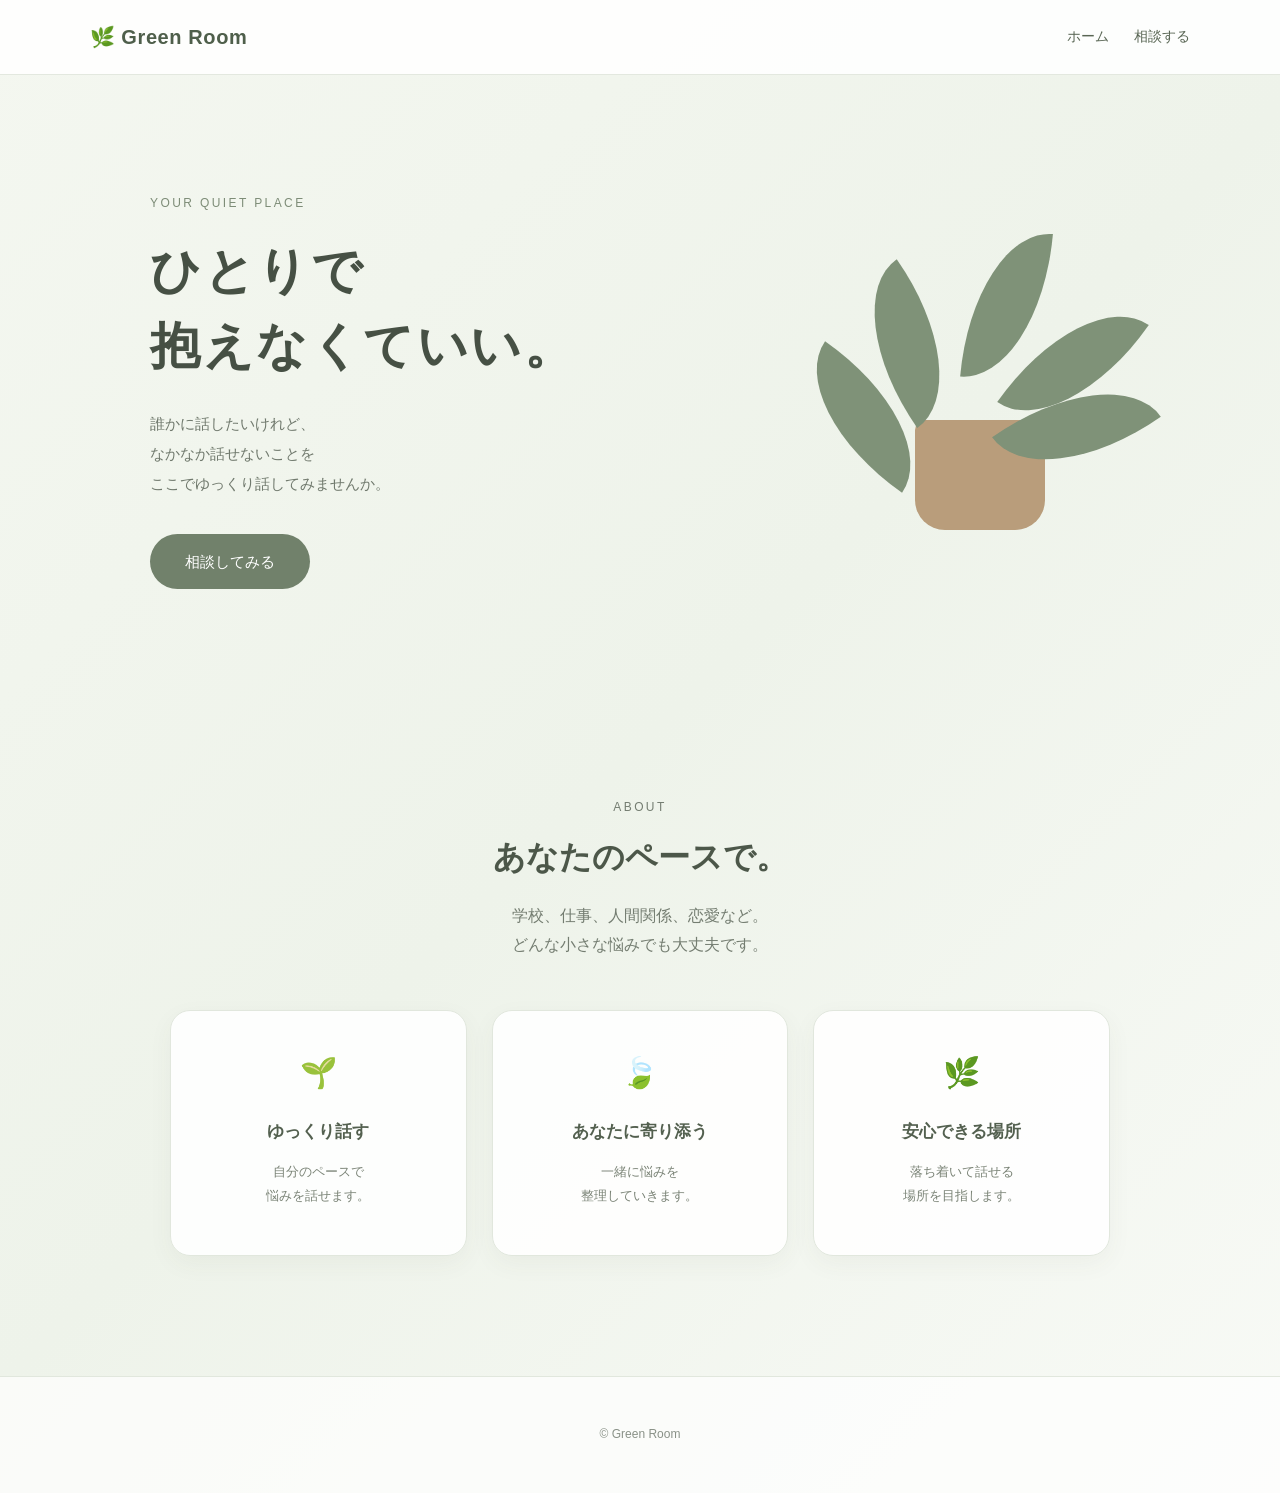
==== index.html @ afa32aeb "Add files via upload" ====
<!DOCTYPE html>
<html lang="ja">

<head>
    <meta charset="UTF-8">
    <meta name="viewport" content="width=device-width, initial-scale=1.0">

    <title>Green Room | 悩み相談</title>

    <link rel="stylesheet" href="style.css">
</head>

<body>

<header class="header">

    <div class="logo">
        🌿 Green Room
    </div>

    <nav>
        <a href="index.html">ホーム</a>
       <a href="login.html">相談する</a>
    </nav>

</header>


<main>

    <section class="hero">

        <div class="hero-text">

            <p class="small-title">
                YOUR QUIET PLACE
            </p>

            <h1>
                ひとりで<br>
                抱えなくていい。
            </h1>

            <p class="description">
                誰かに話したいけれど、<br>
                なかなか話せないことを<br>
                ここでゆっくり話してみませんか。
            </p>

  <a href="login.html" class="main-button">
    相談してみる
</a>

        </div>


        <div class="plant">

            <div class="plant-pot"></div>

            <div class="leaf leaf1"></div>
            <div class="leaf leaf2"></div>
            <div class="leaf leaf3"></div>
            <div class="leaf leaf4"></div>
            <div class="leaf leaf5"></div>

        </div>

    </section>


    <section class="about">

        <p class="section-label">
            ABOUT
        </p>

        <h2>
            あなたのペースで。
        </h2>

        <p>
            学校、仕事、人間関係、恋愛など。<br>
            どんな小さな悩みでも大丈夫です。
        </p>


        <div class="cards">

            <div class="card">
                <span>🌱</span>

                <h3>
                    ゆっくり話す
                </h3>

                <p>
                    自分のペースで<br>
                    悩みを話せます。
                </p>
            </div>


            <div class="card">
                <span>🍃</span>

                <h3>
                    あなたに寄り添う
                </h3>

                <p>
                    一緒に悩みを<br>
                    整理していきます。
                </p>
            </div>


            <div class="card">
                <span>🌿</span>

                <h3>
                    安心できる場所
                </h3>

                <p>
                    落ち着いて話せる<br>
                    場所を目指します。
                </p>
            </div>

        </div>

    </section>

</main>


<footer>
    <p>
        © Green Room
    </p>
</footer>

</body>
</html>
---- style.css ----
/* ==================================================
   Green Room 全体
================================================== */

* {
    box-sizing: border-box;
}

html {
    scroll-behavior: smooth;
}

body {
    margin: 0;

    background:
        linear-gradient(
            135deg,
            #f4f7f0 0%,
            #eef3ea 50%,
            #f8faf6 100%
        );

    color: #454d42;

    font-family:
        "Yu Gothic",
        "Hiragino Kaku Gothic ProN",
        Meiryo,
        sans-serif;

    line-height: 1.8;
}


/* ==================================================
   ヘッダー
================================================== */

.header {

    width: 100%;

    min-height: 75px;

    display: flex;

    align-items: center;

    justify-content: space-between;

    padding: 0 7%;

    background: rgba(255, 255, 255, 0.9);

    border-bottom: 1px solid #e3e8df;

    position: relative;

    z-index: 10;

}


.logo {

    color: #4f5f4b;

    font-size: 20px;

    font-weight: bold;

    letter-spacing: 0.03em;

}


.header nav {

    display: flex;

    align-items: center;

    gap: 25px;

}


.header nav a {

    color: #596654;

    text-decoration: none;

    font-size: 14px;

    transition: 0.2s;

}


.header nav a:hover {

    color: #71816b;

}


/* ==================================================
   メイン
================================================== */

main {
    width: 100%;
}


/* ==================================================
   ホーム画面
================================================== */

.hero {

    max-width: 1100px;

    min-height: 620px;

    margin: 0 auto;

    padding: 100px 60px;

    display: flex;

    align-items: center;

    justify-content: space-between;

    gap: 80px;

}


.hero-text {

    flex: 1;

}


.small-title {

    color: #7d8c77;

    font-size: 12px;

    letter-spacing: 0.2em;

    margin-bottom: 20px;

}


.hero h1 {

    color: #465044;

    font-size: 50px;

    line-height: 1.5;

    margin: 0 0 25px;

    letter-spacing: 0.05em;

}


.description {

    color: #70796d;

    font-size: 15px;

    line-height: 2;

    margin-bottom: 35px;

}


/* ==================================================
   メインボタン
================================================== */

.main-button {

    display: inline-block;

    padding: 14px 35px;

    border-radius: 30px;

    background: #71816b;

    color: #ffffff;

    text-decoration: none;

    border: none;

    font-size: 15px;

    cursor: pointer;

    transition:
        background 0.2s,
        transform 0.2s;

}


.main-button:hover {

    background: #596654;

    transform: translateY(-2px);

}


/* ==================================================
   植物イラスト
================================================== */

.plant {

    position: relative;

    width: 300px;

    height: 350px;

    flex-shrink: 0;

}


.plant-pot {

    position: absolute;

    width: 130px;

    height: 110px;

    background: #b99d7b;

    border-radius: 10px 10px 30px 30px;

    bottom: 30px;

    left: 85px;

}


.leaf {

    position: absolute;

    width: 80px;

    height: 150px;

    background: #7f9278;

    border-radius: 100% 0 100% 0;

    transform-origin: bottom center;

}


.leaf1 {

    left: 80px;

    top: 45px;

    transform: rotate(-35deg);

}


.leaf2 {

    left: 130px;

    top: 20px;

    transform: rotate(5deg);

}


.leaf3 {

    left: 160px;

    top: 65px;

    transform: rotate(35deg);

}


.leaf4 {

    left: 55px;

    top: 100px;

    transform: rotate(-55deg);

}


.leaf5 {

    left: 145px;

    top: 110px;

    transform: rotate(55deg);

}


/* ==================================================
   ABOUT
================================================== */

.about {

    max-width: 1000px;

    margin: 0 auto;

    padding: 90px 30px 120px;

    text-align: center;

}


.section-label {

    color: #899681;

    font-size: 12px;

    letter-spacing: 0.2em;

    margin-bottom: 10px;

}


.about h2 {

    color: #4c5749;

    font-size: 32px;

    margin: 0 0 15px;

}


.about > p {

    color: #747d71;

}


/* ==================================================
   カード
================================================== */

.cards {

    display: grid;

    grid-template-columns:
        repeat(3, 1fr);

    gap: 25px;

    margin-top: 50px;

}


.card {

    padding: 35px 25px;

    background: rgba(255, 255, 255, 0.9);

    border: 1px solid #e1e7dd;

    border-radius: 20px;

    box-shadow:
        0 8px 25px rgba(72, 88, 65, 0.05);

}


.card span {

    display: block;

    font-size: 30px;

    margin-bottom: 15px;

}


.card h3 {

    color: #53604f;

    font-size: 17px;

    margin-bottom: 10px;

}


.card p {

    color: #7a8376;

    font-size: 13px;

    line-height: 1.8;

}


/* ==================================================
   相談ページ
================================================== */

.chat-page {

    max-width: 900px;

    margin: 0 auto;

    padding: 80px 30px 100px;

}


.chat-header {

    text-align: center;

    margin-bottom: 40px;

}


.chat-header h1 {

    color: #465044;

    font-size: 40px;

    margin: 10px 0 20px;

}


.chat-header p {

    color: #737c70;

    line-height: 2;

}


/* ==================================================
   相談入力ボックス
================================================== */

.chat-box {

    background: #ffffff;

    border: 1px solid #e1e7dd;

    border-radius: 25px;

    padding: 35px;

    box-shadow:
        0 10px 35px rgba(72, 88, 65, 0.07);

}


.input-area {

    display: flex;

    flex-direction: column;

    gap: 15px;

}


.input-area input,
.input-area textarea {

    width: 100%;

    border: 1px solid #d9ded5;

    border-radius: 15px;

    padding: 15px 17px;

    background: #fafbf8;

    color: #454c43;

    font-family: inherit;

    font-size: 14px;

    outline: none;

    transition: border 0.2s;

}


.input-area input {

    min-height: 50px;

}


.input-area textarea {

    min-height: 180px;

    resize: vertical;

}


.input-area input:focus,
.input-area textarea:focus {

    border-color: #899a82;

    background: #ffffff;

}


.input-area button {

    width: 100%;

    min-height: 55px;

    border: none;

    border-radius: 30px;

    background: #71816b;

    color: #ffffff;

    font-family: inherit;

    font-size: 16px;

    cursor: pointer;

    transition:
        background 0.2s,
        transform 0.2s;

}


.input-area button:hover {

    background: #596654;

    transform: translateY(-1px);

}


.input-area button:disabled {

    opacity: 0.6;

    cursor: default;

    transform: none;

}


.status-message {

    text-align: center;

    color: #71816b;

    margin: 20px 0 0;

    font-size: 14px;

}


/* ==================================================
   自分の相談
================================================== */

.my-consultations {

    max-width: 760px;

    margin: 80px auto 0;

    padding: 0 20px 80px;

}


.my-consultations .chat-header {

    text-align: center;

    margin-bottom: 35px;

}


.my-consultations .chat-header h2 {

    font-size: 28px;

    color: #465044;

    margin-bottom: 10px;

}


.my-consultations .chat-header p {

    color: #7a8376;

    line-height: 1.9;

}


/* ==================================================
   相談カード
================================================== */

.my-consultation-card {

    position: relative;

    background: #ffffff;

    border: 1px solid #e3e8df;

    border-radius: 22px;

    padding: 28px;

    margin-bottom: 25px;

    box-shadow:
        0 8px 25px rgba(72, 88, 65, 0.06);

    transition:
        transform 0.2s ease,
        box-shadow 0.2s ease;

}


.my-consultation-card:hover {

    transform: translateY(-2px);

    box-shadow:
        0 12px 30px rgba(72, 88, 65, 0.10);

}


/* ==================================================
   相談番号
================================================== */

.consultation-number {

    display: flex;

    align-items: center;

    justify-content: space-between;

    gap: 10px;

    margin-bottom: 8px;

    color: #53614e;

    font-weight: bold;

}


.consultation-date {

    color: #9aa196;

    font-size: 12px;

    margin-bottom: 22px;

}


/* ==================================================
   返信バッジ
================================================== */

.reply-badge {

    display: inline-block;

    padding: 5px 12px;

    border-radius: 20px;

    background: #e5eee1;

    color: #52684d;

    font-size: 12px;

    font-weight: bold;

}


.waiting-badge {

    display: inline-block;

    padding: 5px 12px;

    border-radius: 20px;

    background: #f1f3ef;

    color: #8b9387;

    font-size: 12px;

}


/* ==================================================
   自分の相談内容
================================================== */

.user-consultation {

    background: #f7f9f5;

    border-radius: 16px;

    padding: 20px;

    margin-bottom: 18px;

}


.message-title {

    color: #5b6956;

    font-size: 14px;

    font-weight: bold;

    margin-bottom: 12px;

}


.consultation-text {

    color: #454c43;

    line-height: 1.9;

    white-space: pre-wrap;

    word-break: break-word;

}


/* ==================================================
   返信通知
================================================== */

.reply-notification {

    display: flex;

    align-items: center;

    gap: 8px;

    margin: 15px 0 10px;

    padding: 10px 14px;

    border-radius: 12px;

    background: #eef5eb;

    color: #53684e;

    font-size: 13px;

    font-weight: bold;

}


.reply-notification-icon {

    font-size: 16px;

}


/* ==================================================
   管理者からの返信
================================================== */

.reply-card {

    border-left: 4px solid #899d81;

    background: #fbfcfa;

    border-radius: 0 16px 16px 0;

    padding: 20px;

}


.reply-title {

    display: flex;

    align-items: center;

    gap: 7px;

    color: #50634b;

    font-weight: bold;

    font-size: 14px;

    margin-bottom: 14px;

}


.reply-text {

    color: #454c43;

    line-height: 1.9;

    white-space: pre-wrap;

    word-break: break-word;

}


/* ==================================================
   返信待ち
================================================== */

.waiting-card {

    display: flex;

    align-items: flex-start;

    gap: 12px;

    padding: 17px;

    border-radius: 15px;

    background: #fafbf8;

    color: #737c70;

}


.waiting-card > span {

    font-size: 20px;

}


.waiting-card strong {

    color: #626b5f;

    font-size: 14px;

}


.waiting-card p {

    margin: 5px 0 0;

    font-size: 12px;

    line-height: 1.7;

}


/* ==================================================
   読み込み中
================================================== */

.loading-card {

    text-align: center;

    padding: 50px 20px;

    background: #ffffff;

    border: 1px solid #e3e8df;

    border-radius: 22px;

    color: #7c8578;

}


.loading-icon {

    font-size: 30px;

    margin-bottom: 10px;

}


/* ==================================================
   相談がない場合
================================================== */

.empty-card {

    text-align: center;

    padding: 50px 25px;

    background: #ffffff;

    border: 1px solid #e3e8df;

    border-radius: 22px;

    box-shadow:
        0 8px 25px rgba(72, 88, 65, 0.05);

}


.empty-icon {

    font-size: 35px;

    margin-bottom: 15px;

}


.empty-card h3 {

    color: #505a4d;

    margin-bottom: 12px;

}


.empty-card p {

    color: #7b8478;

    line-height: 1.8;

    margin-bottom: 25px;

}


.small-button {

    display: inline-block;

    text-decoration: none;

    padding: 12px 25px;

}


/* ==================================================
   ログインページ
================================================== */

.login-box {

    max-width: 600px;

    margin: 0 auto;

}


.secondary-button {

    border: 1px solid #aab5a5;

    border-radius: 25px;

    padding: 10px 20px;

    background: transparent;

    color: #596654;

    font-family: inherit;

    cursor: pointer;

}


.secondary-button:hover {

    background: #eef3ea;

}


/* ==================================================
   管理画面
================================================== */

.admin-card {

    margin-bottom: 30px;

}


.admin-info {

    margin-bottom: 20px;

    color: #687064;

    font-size: 13px;

    line-height: 2;

}


.admin-info h2 {

    color: #4d5849;

    font-size: 22px;

    margin-bottom: 15px;

}


.admin-info strong {

    color: #4d5849;

}


.admin-reply {

    margin-top: 20px;

}


.admin-reply label {

    display: block;

    margin-bottom: 8px;

    color: #596654;

    font-size: 14px;

    font-weight: bold;

}


.admin-reply textarea {

    width: 100%;

    min-height: 120px;

    resize: vertical;

    border: 1px solid #d9ded5;

    border-radius: 12px;

    padding: 14px;

    font-family: inherit;

    font-size: 14px;

    outline: none;

    background: #fafbf8;

}


.admin-reply textarea:focus {

    border-color: #899a82;

    background: #ffffff;

}


.reply-button {

    margin-top: 12px;

    border: none;

    border-radius: 25px;

    padding: 12px 30px;

    background: #71816b;

    color: white;

    font-size: 14px;

    font-family: inherit;

    cursor: pointer;

}


.reply-button:hover {

    background: #596654;

}


.reply-button:disabled {

    opacity: 0.6;

    cursor: default;

}


/* ==================================================
   フッター
================================================== */

footer {

    text-align: center;

    padding: 35px 20px;

    border-top: 1px solid #e1e7dd;

    background: rgba(255, 255, 255, 0.7);

    color: #899187;

    font-size: 12px;

}


/* ==================================================
   スマホ
================================================== */

@media (max-width: 700px) {

    .header {

        padding: 0 20px;

        min-height: 65px;

    }


    .logo {

        font-size: 17px;

    }


    .header nav {

        gap: 12px;

    }


    .header nav a {

        font-size: 12px;

    }


    .hero {

        min-height: auto;

        padding: 70px 25px;

        flex-direction: column;

        text-align: center;

        gap: 40px;

    }


    .hero h1 {

        font-size: 36px;

    }


    .plant {

        transform: scale(0.8);

    }


    .cards {

        grid-template-columns: 1fr;

    }


    .chat-page {

        padding: 55px 15px 80px;

    }


    .chat-header h1 {

        font-size: 32px;

    }


    .chat-box {

        padding: 22px;

        border-radius: 20px;

    }


    .my-consultations {

        margin-top: 55px;

        padding: 0 14px 60px;

    }


    .my-consultation-card {

        padding: 20px;

        border-radius: 18px;

    }


    .my-consultations .chat-header h2 {

        font-size: 24px;

    }


    .consultation-number {

        align-items: flex-start;

    }


    .user-consultation {

        padding: 16px;

    }


    .reply-card {

        padding: 16px;

    }


    .admin-card {

        padding: 20px;

    }

}
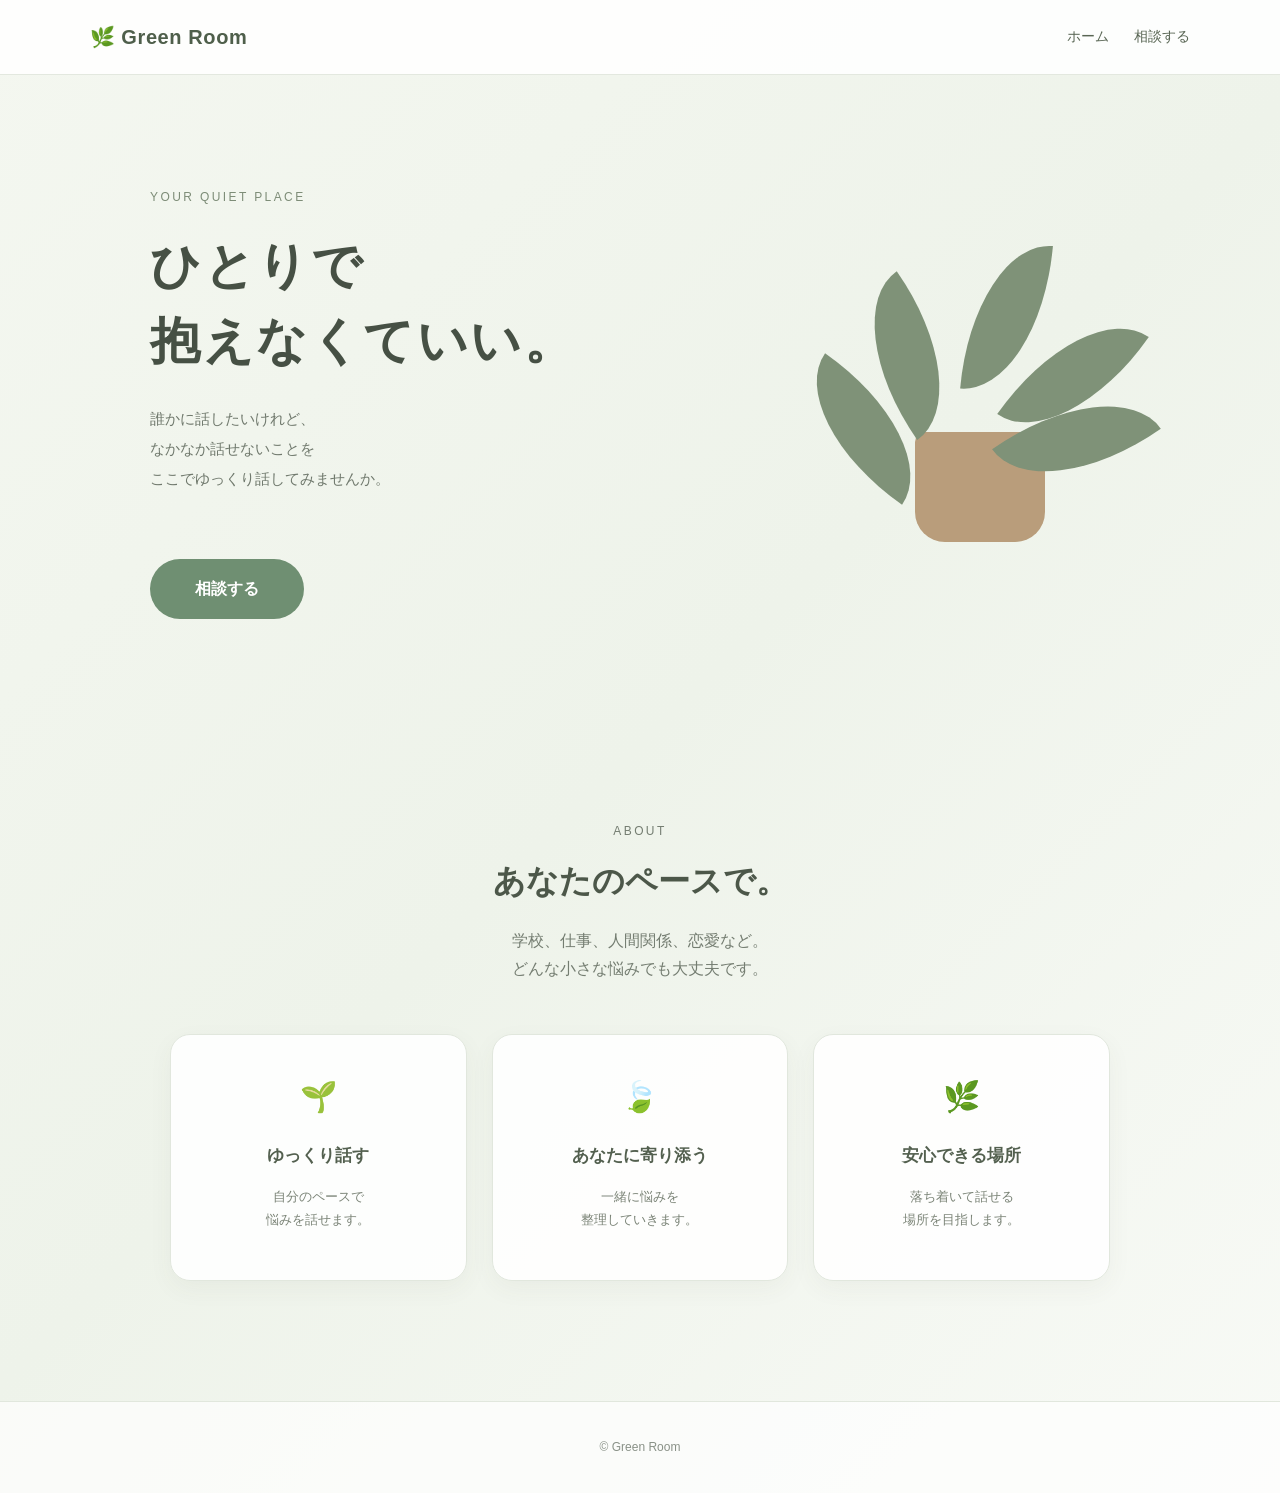
==== commit 86b88302: "Add files via upload" ====
--- a/index.html
+++ b/index.html
@@ -47,10 +47,9 @@
                 ここでゆっくり話してみませんか。
             </p>
 
-  <a href="login.html" class="main-button">
-    相談してみる
+<a href="login.html" class="botan">
+    相談する
 </a>
-
         </div>
 
 
--- a/style.css
+++ b/style.css
@@ -38,15 +38,11 @@
 ================================================== */
 
 .header {
-
     width: 100%;
-
     min-height: 75px;
 
     display: flex;
-
     align-items: center;
-
     justify-content: space-between;
 
     padding: 0 7%;
@@ -56,14 +52,10 @@
     border-bottom: 1px solid #e3e8df;
 
     position: relative;
-
     z-index: 10;
-
-}
-
+}
 
 .logo {
-
     color: #4f5f4b;
 
     font-size: 20px;
@@ -71,23 +63,16 @@
     font-weight: bold;
 
     letter-spacing: 0.03em;
-
-}
-
+}
 
 .header nav {
-
     display: flex;
-
     align-items: center;
 
     gap: 25px;
-
-}
-
+}
 
 .header nav a {
-
     color: #596654;
 
     text-decoration: none;
@@ -95,14 +80,10 @@
     font-size: 14px;
 
     transition: 0.2s;
-
-}
-
+}
 
 .header nav a:hover {
-
     color: #71816b;
-
 }
 
 
@@ -120,7 +101,6 @@
 ================================================== */
 
 .hero {
-
     max-width: 1100px;
 
     min-height: 620px;
@@ -130,25 +110,17 @@
     padding: 100px 60px;
 
     display: flex;
-
     align-items: center;
-
     justify-content: space-between;
 
     gap: 80px;
-
-}
-
+}
 
 .hero-text {
-
     flex: 1;
-
-}
-
+}
 
 .small-title {
-
     color: #7d8c77;
 
     font-size: 12px;
@@ -156,12 +128,9 @@
     letter-spacing: 0.2em;
 
     margin-bottom: 20px;
-
-}
-
+}
 
 .hero h1 {
-
     color: #465044;
 
     font-size: 50px;
@@ -171,12 +140,9 @@
     margin: 0 0 25px;
 
     letter-spacing: 0.05em;
-
-}
-
+}
 
 .description {
-
     color: #70796d;
 
     font-size: 15px;
@@ -184,7 +150,6 @@
     line-height: 2;
 
     margin-bottom: 35px;
-
 }
 
 
@@ -193,7 +158,6 @@
 ================================================== */
 
 .main-button {
-
     display: inline-block;
 
     padding: 14px 35px;
@@ -215,16 +179,12 @@
     transition:
         background 0.2s,
         transform 0.2s;
-
-}
-
+}
 
 .main-button:hover {
-
     background: #596654;
 
     transform: translateY(-2px);
-
 }
 
 
@@ -233,24 +193,18 @@
 ================================================== */
 
 .plant {
-
     position: relative;
 
     width: 300px;
-
     height: 350px;
 
     flex-shrink: 0;
-
-}
-
+}
 
 .plant-pot {
-
     position: absolute;
 
     width: 130px;
-
     height: 110px;
 
     background: #b99d7b;
@@ -258,18 +212,13 @@
     border-radius: 10px 10px 30px 30px;
 
     bottom: 30px;
-
     left: 85px;
-
-}
-
+}
 
 .leaf {
-
     position: absolute;
 
     width: 80px;
-
     height: 150px;
 
     background: #7f9278;
@@ -277,62 +226,41 @@
     border-radius: 100% 0 100% 0;
 
     transform-origin: bottom center;
-
-}
-
+}
 
 .leaf1 {
-
     left: 80px;
-
     top: 45px;
 
     transform: rotate(-35deg);
-
-}
-
+}
 
 .leaf2 {
-
     left: 130px;
-
     top: 20px;
 
     transform: rotate(5deg);
-
-}
-
+}
 
 .leaf3 {
-
     left: 160px;
-
     top: 65px;
 
     transform: rotate(35deg);
-
-}
-
+}
 
 .leaf4 {
-
     left: 55px;
-
     top: 100px;
 
     transform: rotate(-55deg);
-
-}
-
+}
 
 .leaf5 {
-
     left: 145px;
-
     top: 110px;
 
     transform: rotate(55deg);
-
 }
 
 
@@ -341,7 +269,6 @@
 ================================================== */
 
 .about {
-
     max-width: 1000px;
 
     margin: 0 auto;
@@ -349,12 +276,9 @@
     padding: 90px 30px 120px;
 
     text-align: center;
-
-}
-
+}
 
 .section-label {
-
     color: #899681;
 
     font-size: 12px;
@@ -362,25 +286,18 @@
     letter-spacing: 0.2em;
 
     margin-bottom: 10px;
-
-}
-
+}
 
 .about h2 {
-
     color: #4c5749;
 
     font-size: 32px;
 
     margin: 0 0 15px;
-
-}
-
+}
 
 .about > p {
-
     color: #747d71;
-
 }
 
 
@@ -389,7 +306,6 @@
 ================================================== */
 
 .cards {
-
     display: grid;
 
     grid-template-columns:
@@ -398,12 +314,9 @@
     gap: 25px;
 
     margin-top: 50px;
-
-}
-
+}
 
 .card {
-
     padding: 35px 25px;
 
     background: rgba(255, 255, 255, 0.9);
@@ -414,40 +327,30 @@
 
     box-shadow:
         0 8px 25px rgba(72, 88, 65, 0.05);
-
-}
-
+}
 
 .card span {
-
     display: block;
 
     font-size: 30px;
 
     margin-bottom: 15px;
-
-}
-
+}
 
 .card h3 {
-
     color: #53604f;
 
     font-size: 17px;
 
     margin-bottom: 10px;
-
-}
-
+}
 
 .card p {
-
     color: #7a8376;
 
     font-size: 13px;
 
     line-height: 1.8;
-
 }
 
 
@@ -456,42 +359,31 @@
 ================================================== */
 
 .chat-page {
-
     max-width: 900px;
 
     margin: 0 auto;
 
     padding: 80px 30px 100px;
-
-}
-
+}
 
 .chat-header {
-
     text-align: center;
 
     margin-bottom: 40px;
-
-}
-
+}
 
 .chat-header h1 {
-
     color: #465044;
 
     font-size: 40px;
 
     margin: 10px 0 20px;
-
-}
-
+}
 
 .chat-header p {
-
     color: #737c70;
 
     line-height: 2;
-
 }
 
 
@@ -500,7 +392,6 @@
 ================================================== */
 
 .chat-box {
-
     background: #ffffff;
 
     border: 1px solid #e1e7dd;
@@ -511,24 +402,18 @@
 
     box-shadow:
         0 10px 35px rgba(72, 88, 65, 0.07);
-
-}
-
+}
 
 .input-area {
-
     display: flex;
 
     flex-direction: column;
 
     gap: 15px;
-
-}
-
+}
 
 .input-area input,
 .input-area textarea {
-
     width: 100%;
 
     border: 1px solid #d9ded5;
@@ -547,39 +432,29 @@
 
     outline: none;
 
-    transition: border 0.2s;
-
-}
-
+    transition:
+        border 0.2s,
+        background 0.2s;
+}
 
 .input-area input {
-
     min-height: 50px;
-
-}
-
+}
 
 .input-area textarea {
-
     min-height: 180px;
 
     resize: vertical;
-
-}
-
+}
 
 .input-area input:focus,
 .input-area textarea:focus {
-
     border-color: #899a82;
 
     background: #ffffff;
-
-}
-
+}
 
 .input-area button {
-
     width: 100%;
 
     min-height: 55px;
@@ -601,32 +476,23 @@
     transition:
         background 0.2s,
         transform 0.2s;
-
-}
-
+}
 
 .input-area button:hover {
-
     background: #596654;
 
     transform: translateY(-1px);
-
-}
-
+}
 
 .input-area button:disabled {
-
     opacity: 0.6;
 
     cursor: default;
 
     transform: none;
-
-}
-
+}
 
 .status-message {
-
     text-align: center;
 
     color: #71816b;
@@ -634,7 +500,6 @@
     margin: 20px 0 0;
 
     font-size: 14px;
-
 }
 
 
@@ -643,42 +508,31 @@
 ================================================== */
 
 .my-consultations {
-
     max-width: 760px;
 
     margin: 80px auto 0;
 
     padding: 0 20px 80px;
-
-}
-
+}
 
 .my-consultations .chat-header {
-
     text-align: center;
 
     margin-bottom: 35px;
-
-}
-
+}
 
 .my-consultations .chat-header h2 {
-
     font-size: 28px;
 
     color: #465044;
 
     margin-bottom: 10px;
-
-}
-
+}
 
 .my-consultations .chat-header p {
-
     color: #7a8376;
 
     line-height: 1.9;
-
 }
 
 
@@ -687,7 +541,6 @@
 ================================================== */
 
 .my-consultation-card {
-
     position: relative;
 
     background: #ffffff;
@@ -706,17 +559,13 @@
     transition:
         transform 0.2s ease,
         box-shadow 0.2s ease;
-
-}
-
+}
 
 .my-consultation-card:hover {
-
     transform: translateY(-2px);
 
     box-shadow:
         0 12px 30px rgba(72, 88, 65, 0.10);
-
 }
 
 
@@ -725,7 +574,6 @@
 ================================================== */
 
 .consultation-number {
-
     display: flex;
 
     align-items: center;
@@ -739,18 +587,14 @@
     color: #53614e;
 
     font-weight: bold;
-
-}
-
+}
 
 .consultation-date {
-
     color: #9aa196;
 
     font-size: 12px;
 
     margin-bottom: 22px;
-
 }
 
 
@@ -759,7 +603,6 @@
 ================================================== */
 
 .reply-badge {
-
     display: inline-block;
 
     padding: 5px 12px;
@@ -773,12 +616,9 @@
     font-size: 12px;
 
     font-weight: bold;
-
-}
-
+}
 
 .waiting-badge {
-
     display: inline-block;
 
     padding: 5px 12px;
@@ -790,7 +630,6 @@
     color: #8b9387;
 
     font-size: 12px;
-
 }
 
 
@@ -799,7 +638,6 @@
 ================================================== */
 
 .user-consultation {
-
     background: #f7f9f5;
 
     border-radius: 16px;
@@ -807,12 +645,9 @@
     padding: 20px;
 
     margin-bottom: 18px;
-
-}
-
+}
 
 .message-title {
-
     color: #5b6956;
 
     font-size: 14px;
@@ -820,12 +655,9 @@
     font-weight: bold;
 
     margin-bottom: 12px;
-
-}
-
+}
 
 .consultation-text {
-
     color: #454c43;
 
     line-height: 1.9;
@@ -833,7 +665,6 @@
     white-space: pre-wrap;
 
     word-break: break-word;
-
 }
 
 
@@ -842,7 +673,6 @@
 ================================================== */
 
 .reply-notification {
-
     display: flex;
 
     align-items: center;
@@ -862,14 +692,10 @@
     font-size: 13px;
 
     font-weight: bold;
-
-}
-
+}
 
 .reply-notification-icon {
-
     font-size: 16px;
-
 }
 
 
@@ -878,7 +704,6 @@
 ================================================== */
 
 .reply-card {
-
     border-left: 4px solid #899d81;
 
     background: #fbfcfa;
@@ -886,12 +711,9 @@
     border-radius: 0 16px 16px 0;
 
     padding: 20px;
-
-}
-
+}
 
 .reply-title {
-
     display: flex;
 
     align-items: center;
@@ -905,12 +727,9 @@
     font-size: 14px;
 
     margin-bottom: 14px;
-
-}
-
+}
 
 .reply-text {
-
     color: #454c43;
 
     line-height: 1.9;
@@ -918,7 +737,6 @@
     white-space: pre-wrap;
 
     word-break: break-word;
-
 }
 
 
@@ -927,7 +745,6 @@
 ================================================== */
 
 .waiting-card {
-
     display: flex;
 
     align-items: flex-start;
@@ -941,34 +758,24 @@
     background: #fafbf8;
 
     color: #737c70;
-
-}
-
+}
 
 .waiting-card > span {
-
     font-size: 20px;
-
-}
-
+}
 
 .waiting-card strong {
-
     color: #626b5f;
 
     font-size: 14px;
-
-}
-
+}
 
 .waiting-card p {
-
     margin: 5px 0 0;
 
     font-size: 12px;
 
     line-height: 1.7;
-
 }
 
 
@@ -977,7 +784,6 @@
 ================================================== */
 
 .loading-card {
-
     text-align: center;
 
     padding: 50px 20px;
@@ -989,16 +795,12 @@
     border-radius: 22px;
 
     color: #7c8578;
-
-}
-
+}
 
 .loading-icon {
-
     font-size: 30px;
 
     margin-bottom: 10px;
-
 }
 
 
@@ -1007,7 +809,6 @@
 ================================================== */
 
 .empty-card {
-
     text-align: center;
 
     padding: 50px 25px;
@@ -1020,47 +821,34 @@
 
     box-shadow:
         0 8px 25px rgba(72, 88, 65, 0.05);
-
-}
-
+}
 
 .empty-icon {
-
     font-size: 35px;
 
     margin-bottom: 15px;
-
-}
-
+}
 
 .empty-card h3 {
-
     color: #505a4d;
 
     margin-bottom: 12px;
-
-}
-
+}
 
 .empty-card p {
-
     color: #7b8478;
 
     line-height: 1.8;
 
     margin-bottom: 25px;
-
-}
-
+}
 
 .small-button {
-
     display: inline-block;
 
     text-decoration: none;
 
     padding: 12px 25px;
-
 }
 
 
@@ -1069,16 +857,12 @@
 ================================================== */
 
 .login-box {
-
     max-width: 600px;
 
     margin: 0 auto;
-
-}
-
+}
 
 .secondary-button {
-
     border: 1px solid #aab5a5;
 
     border-radius: 25px;
@@ -1092,14 +876,10 @@
     font-family: inherit;
 
     cursor: pointer;
-
-}
-
+}
 
 .secondary-button:hover {
-
     background: #eef3ea;
-
 }
 
 
@@ -1108,14 +888,10 @@
 ================================================== */
 
 .admin-card {
-
     margin-bottom: 30px;
-
-}
-
+}
 
 .admin-info {
-
     margin-bottom: 20px;
 
     color: #687064;
@@ -1123,37 +899,25 @@
     font-size: 13px;
 
     line-height: 2;
-
-}
-
+}
 
 .admin-info h2 {
-
     color: #4d5849;
 
     font-size: 22px;
 
     margin-bottom: 15px;
-
-}
-
+}
 
 .admin-info strong {
-
     color: #4d5849;
-
-}
-
+}
 
 .admin-reply {
-
     margin-top: 20px;
-
-}
-
+}
 
 .admin-reply label {
-
     display: block;
 
     margin-bottom: 8px;
@@ -1163,12 +927,9 @@
     font-size: 14px;
 
     font-weight: bold;
-
-}
-
+}
 
 .admin-reply textarea {
-
     width: 100%;
 
     min-height: 120px;
@@ -1188,21 +949,15 @@
     outline: none;
 
     background: #fafbf8;
-
-}
-
+}
 
 .admin-reply textarea:focus {
-
     border-color: #899a82;
 
     background: #ffffff;
-
-}
-
+}
 
 .reply-button {
-
     margin-top: 12px;
 
     border: none;
@@ -1220,23 +975,390 @@
     font-family: inherit;
 
     cursor: pointer;
-
-}
-
+}
 
 .reply-button:hover {
-
     background: #596654;
-
-}
-
+}
 
 .reply-button:disabled {
-
     opacity: 0.6;
 
     cursor: default;
-
+}
+
+
+/* ==================================================
+   LINE風チャット
+================================================== */
+
+.chat-area {
+    width: 100%;
+
+    max-width: 700px;
+
+    margin: 30px auto 0;
+
+    background: #f1f5ef;
+
+    border-radius: 18px;
+
+    overflow: hidden;
+
+    border: 1px solid #dfe5dc;
+}
+
+
+/* チャットヘッダー */
+
+.chat-room-header {
+    display: flex;
+
+    align-items: center;
+
+    gap: 15px;
+
+    padding: 18px 20px;
+
+    background: #ffffff;
+
+    border-bottom: 1px solid #e3e7e0;
+}
+
+.chat-room-header strong {
+    display: block;
+
+    color: #4d5849;
+
+    font-size: 16px;
+}
+
+.chat-room-header span {
+    display: block;
+
+    margin-top: 4px;
+
+    color: #899187;
+
+    font-size: 12px;
+}
+
+
+/* 戻るボタン */
+
+.back-button {
+    border: none;
+
+    background: transparent;
+
+    color: #71816b;
+
+    font-size: 15px;
+
+    cursor: pointer;
+
+    padding: 5px;
+}
+
+.back-button:hover {
+    opacity: 0.7;
+}
+
+
+/* メッセージ一覧 */
+
+.messages {
+    height: 500px;
+
+    overflow-y: auto;
+
+    padding: 25px 15px;
+}
+
+
+/* メッセージ */
+
+.chat-message {
+    display: flex;
+
+    flex-direction: column;
+
+    margin-bottom: 15px;
+}
+
+.my-chat-message {
+    align-items: flex-end;
+}
+
+.admin-chat-message {
+    align-items: flex-start;
+}
+
+
+/* 吹き出し */
+
+.chat-bubble {
+    max-width: 75%;
+
+    padding: 12px 16px;
+
+    border-radius: 18px;
+
+    font-size: 14px;
+
+    line-height: 1.7;
+
+    word-break: break-word;
+
+    white-space: pre-wrap;
+}
+
+
+/* 自分側 */
+
+.my-chat-message .chat-bubble {
+    background: #71816b;
+
+    color: white;
+
+    border-bottom-right-radius: 5px;
+}
+
+
+/* 管理者側 */
+
+.admin-chat-message .chat-bubble {
+    background: white;
+
+    color: #4d5849;
+
+    border: 1px solid #e1e5df;
+
+    border-bottom-left-radius: 5px;
+}
+
+
+/* 時刻 */
+
+.chat-time {
+    margin-top: 4px;
+
+    color: #9aa19a;
+
+    font-size: 10px;
+}
+
+
+/* 読み込み */
+
+.chat-loading {
+    text-align: center;
+
+    color: #929a90;
+
+    font-size: 13px;
+
+    padding: 40px 20px;
+}
+
+
+/* ==================================================
+   チャット入力
+================================================== */
+
+.chat-input {
+    position: relative;
+
+    z-index: 20;
+
+    display: flex;
+
+    align-items: flex-end;
+
+    gap: 8px;
+
+    padding: 12px;
+
+    background: white;
+
+    border-top: 1px solid #e3e7e0;
+}
+
+.chat-input textarea {
+    position: relative;
+
+    z-index: 21;
+
+    flex: 1;
+
+    min-height: 42px;
+
+    max-height: 120px;
+
+    resize: none;
+
+    border: 1px solid #d8ded5;
+
+    border-radius: 22px;
+
+    padding: 11px 16px;
+
+    font-family: inherit;
+
+    font-size: 14px;
+
+    outline: none;
+
+    background: #fafbf9;
+
+    box-sizing: border-box;
+}
+
+.chat-input textarea:focus {
+    border-color: #899a82;
+}
+
+.chat-input button {
+    position: relative;
+
+    z-index: 22;
+
+    border: none;
+
+    border-radius: 22px;
+
+    padding: 11px 18px;
+
+    background: #71816b;
+
+    color: white;
+
+    font-size: 13px;
+
+    cursor: pointer;
+
+    white-space: nowrap;
+
+    pointer-events: auto;
+}
+
+.chat-input button:hover {
+    background: #596654;
+}
+
+.chat-input button:disabled {
+    opacity: 0.5;
+
+    cursor: default;
+}
+
+
+/* ==================================================
+   相談履歴一覧
+================================================== */
+
+.history-description {
+    margin-bottom: 20px;
+
+    color: #777;
+
+    font-size: 14px;
+}
+
+.consultation-list {
+    width: 100%;
+
+    display: flex;
+
+    flex-direction: column;
+
+    gap: 12px;
+}
+
+.consultation-history-card {
+    width: 100%;
+
+    display: block;
+
+    padding: 18px;
+
+    background: #ffffff;
+
+    border: 1px solid #e1e6df;
+
+    border-radius: 12px;
+
+    color: #4f554c;
+
+    text-align: left;
+
+    cursor: pointer;
+
+    transition:
+        background 0.2s,
+        transform 0.2s,
+        box-shadow 0.2s;
+
+    box-sizing: border-box;
+}
+
+.consultation-history-card:hover {
+    background: #f5f8f3;
+
+    transform: translateY(-1px);
+
+    box-shadow:
+        0 5px 15px rgba(80, 90, 75, 0.08);
+}
+
+.consultation-history-title {
+    color: #4f5d4b;
+
+    font-size: 16px;
+
+    font-weight: bold;
+
+    margin-bottom: 8px;
+}
+
+.consultation-history-message {
+    color: #555;
+
+    font-size: 14px;
+
+    line-height: 1.6;
+
+    margin-bottom: 8px;
+
+    overflow: hidden;
+
+    display: -webkit-box;
+
+    -webkit-line-clamp: 2;
+
+    -webkit-box-orient: vertical;
+}
+
+.consultation-history-date {
+    color: #999;
+
+    font-size: 12px;
+}
+
+.no-consultations {
+    padding: 30px 15px;
+
+    text-align: center;
+
+    color: #888;
+
+    background: #f7f9f6;
+
+    border-radius: 12px;
+}
+
+.no-consultations p {
+    margin: 5px 0;
 }
 
 
@@ -1245,7 +1367,6 @@
 ================================================== */
 
 footer {
-
     text-align: center;
 
     padding: 35px 20px;
@@ -1257,48 +1378,41 @@
     color: #899187;
 
     font-size: 12px;
-
-}
-
-
-/* ==================================================
-   スマホ
+}
+
+footer p {
+    margin: 0;
+}
+
+
+/* ==================================================
+   スマホ対応
 ================================================== */
 
 @media (max-width: 700px) {
 
     .header {
-
         padding: 0 20px;
 
         min-height: 65px;
-
-    }
-
+    }
 
     .logo {
-
         font-size: 17px;
-
-    }
-
+    }
 
     .header nav {
-
         gap: 12px;
-
-    }
-
+    }
 
     .header nav a {
-
         font-size: 12px;
-
-    }
-
+    }
+
+
+    /* ホーム */
 
     .hero {
-
         min-height: auto;
 
         padding: 70px 25px;
@@ -1308,104 +1422,203 @@
         text-align: center;
 
         gap: 40px;
-
-    }
-
+    }
 
     .hero h1 {
-
         font-size: 36px;
-
-    }
-
+    }
 
     .plant {
-
         transform: scale(0.8);
-
-    }
-
+    }
 
     .cards {
-
         grid-template-columns: 1fr;
-
-    }
-
+    }
+
+
+    /* 相談ページ */
 
     .chat-page {
-
         padding: 55px 15px 80px;
-
-    }
-
+    }
 
     .chat-header h1 {
-
         font-size: 32px;
-
-    }
-
+    }
 
     .chat-box {
-
         padding: 22px;
 
         border-radius: 20px;
-
-    }
-
+    }
+
+
+    /* 相談履歴 */
 
     .my-consultations {
-
         margin-top: 55px;
 
         padding: 0 14px 60px;
-
-    }
-
+    }
 
     .my-consultation-card {
-
         padding: 20px;
 
         border-radius: 18px;
-
-    }
-
+    }
 
     .my-consultations .chat-header h2 {
-
         font-size: 24px;
-
-    }
-
+    }
 
     .consultation-number {
-
         align-items: flex-start;
-
-    }
-
+    }
 
     .user-consultation {
-
         padding: 16px;
-
-    }
-
+    }
 
     .reply-card {
-
         padding: 16px;
-
-    }
-
+    }
 
     .admin-card {
-
         padding: 20px;
-
-    }
-
+    }
+
+
+    /* チャット */
+
+    .chat-area {
+        margin-top: 20px;
+
+        border-radius: 0;
+
+        border-left: none;
+
+        border-right: none;
+    }
+
+    .messages {
+        height: calc(100vh - 250px);
+
+        min-height: 400px;
+
+        padding: 20px 10px;
+    }
+
+    .chat-bubble {
+        max-width: 82%;
+
+        font-size: 14px;
+    }
+
+    .chat-room-header {
+        padding: 15px;
+    }
+
+    .chat-input {
+        padding: 8px;
+    }
+
+    .chat-input textarea {
+        font-size: 14px;
+    }
+
+    .chat-input button {
+        padding: 11px 14px;
+    }
+
+    .consultation-list {
+        margin-left: 10px;
+
+        margin-right: 10px;
+    }
+
+    .consultation-history-card {
+        padding: 15px;
+    }
+
+    .consultation-history-title {
+        font-size: 15px;
+    }
+
+    .consultation-history-message {
+        font-size: 13px;
+    }
+}
+
+
+/* ==================================================
+   小さいスマホ
+================================================== */
+
+@media (max-width: 420px) {
+
+    .header {
+        padding: 10px 15px;
+
+        flex-direction: column;
+
+        align-items: flex-start;
+
+        gap: 8px;
+    }
+
+    .header nav {
+        width: 100%;
+
+        justify-content: flex-end;
+    }
+
+    .chat-page {
+        padding-left: 10px;
+
+        padding-right: 10px;
+    }
+
+    .chat-header h1 {
+        font-size: 28px;
+    }
+
+    .chat-bubble {
+        max-width: 85%;
+    }
+}
+/* =========================
+   相談するボタン
+========================= */
+
+.botan {
+    display: inline-block;
+
+    margin-top: 30px;
+
+    padding: 16px 45px;
+
+    background: #6f8f72;
+
+    color: white;
+
+    text-decoration: none;
+
+    border-radius: 30px;
+
+    font-size: 16px;
+
+    font-weight: bold;
+
+    cursor: pointer;
+
+    transition: 0.2s;
+}
+
+.botan:hover {
+    opacity: 0.8;
+}
+
+.botan:active {
+    transform: scale(0.97);
 }
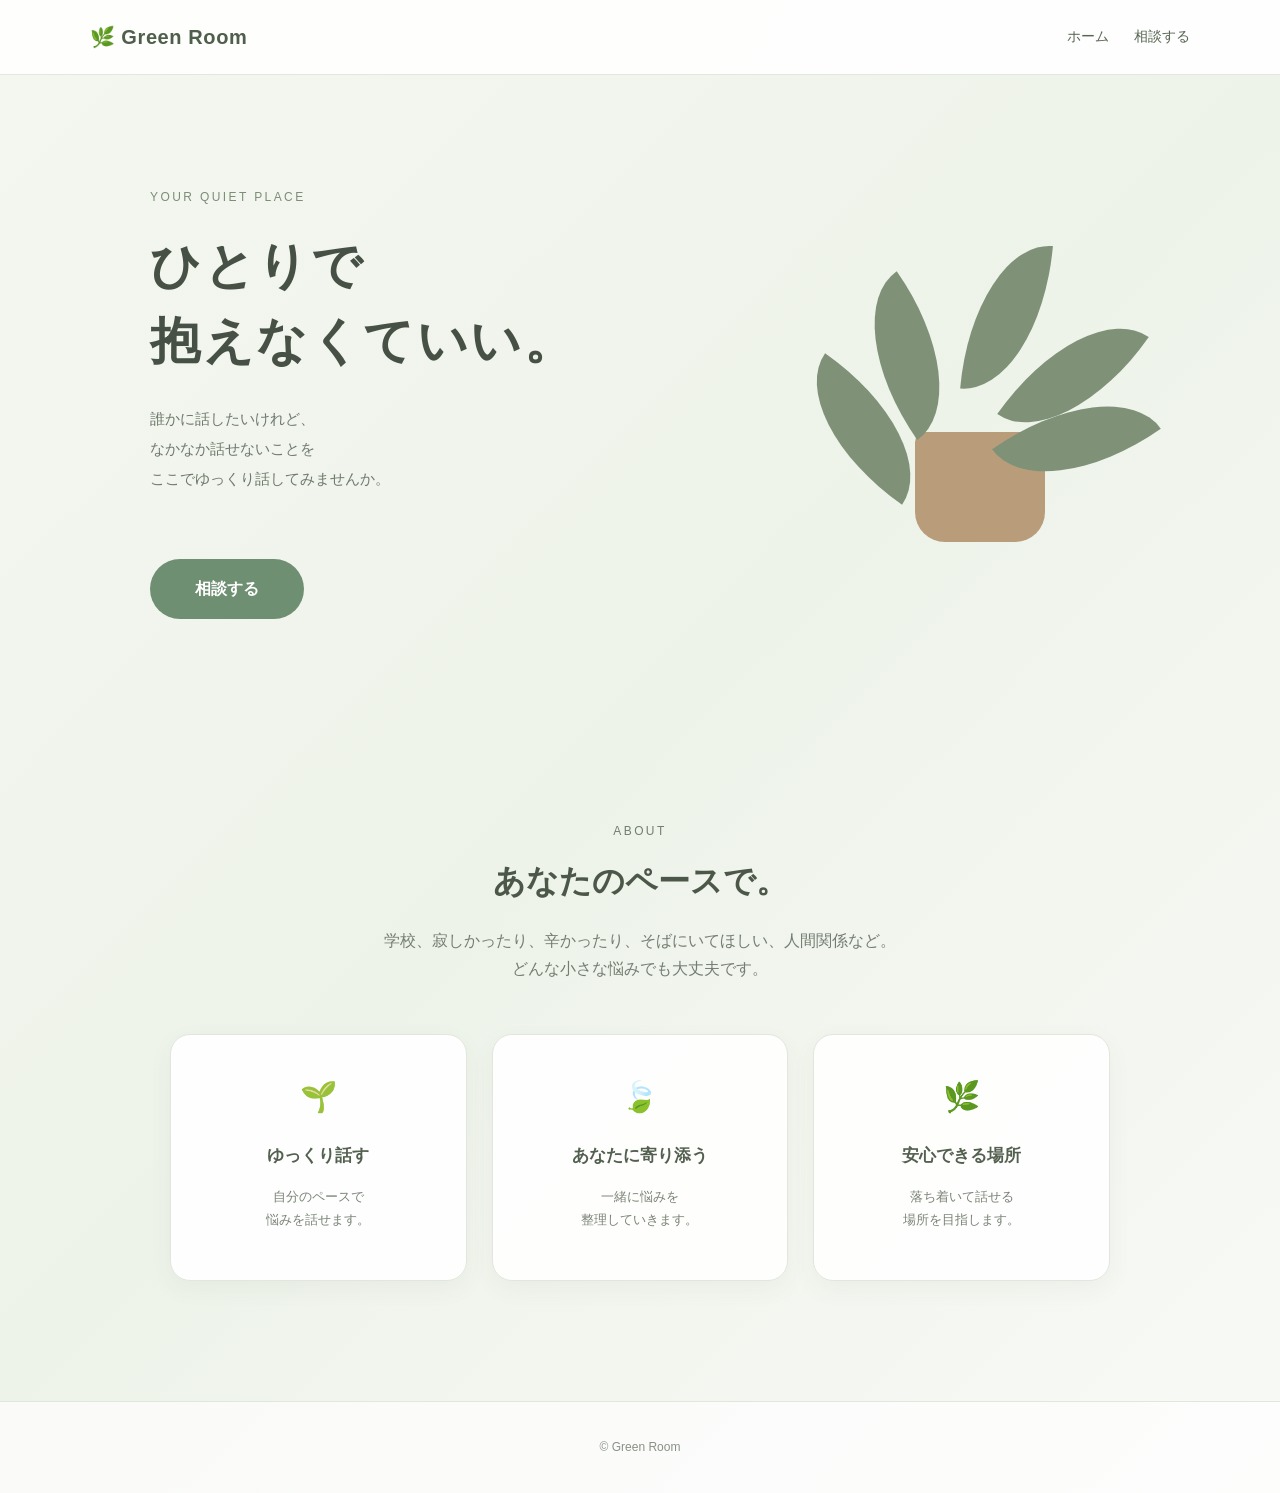
==== commit 4a657e79: "相談所 メンタル相談受け付けてます" ====
--- a/index.html
+++ b/index.html
@@ -79,7 +79,7 @@
         </h2>
 
         <p>
-            学校、仕事、人間関係、恋愛など。<br>
+            学校、寂しかったり、辛かったり、そばにいてほしい、人間関係など。<br>
             どんな小さな悩みでも大丈夫です。
         </p>
 
